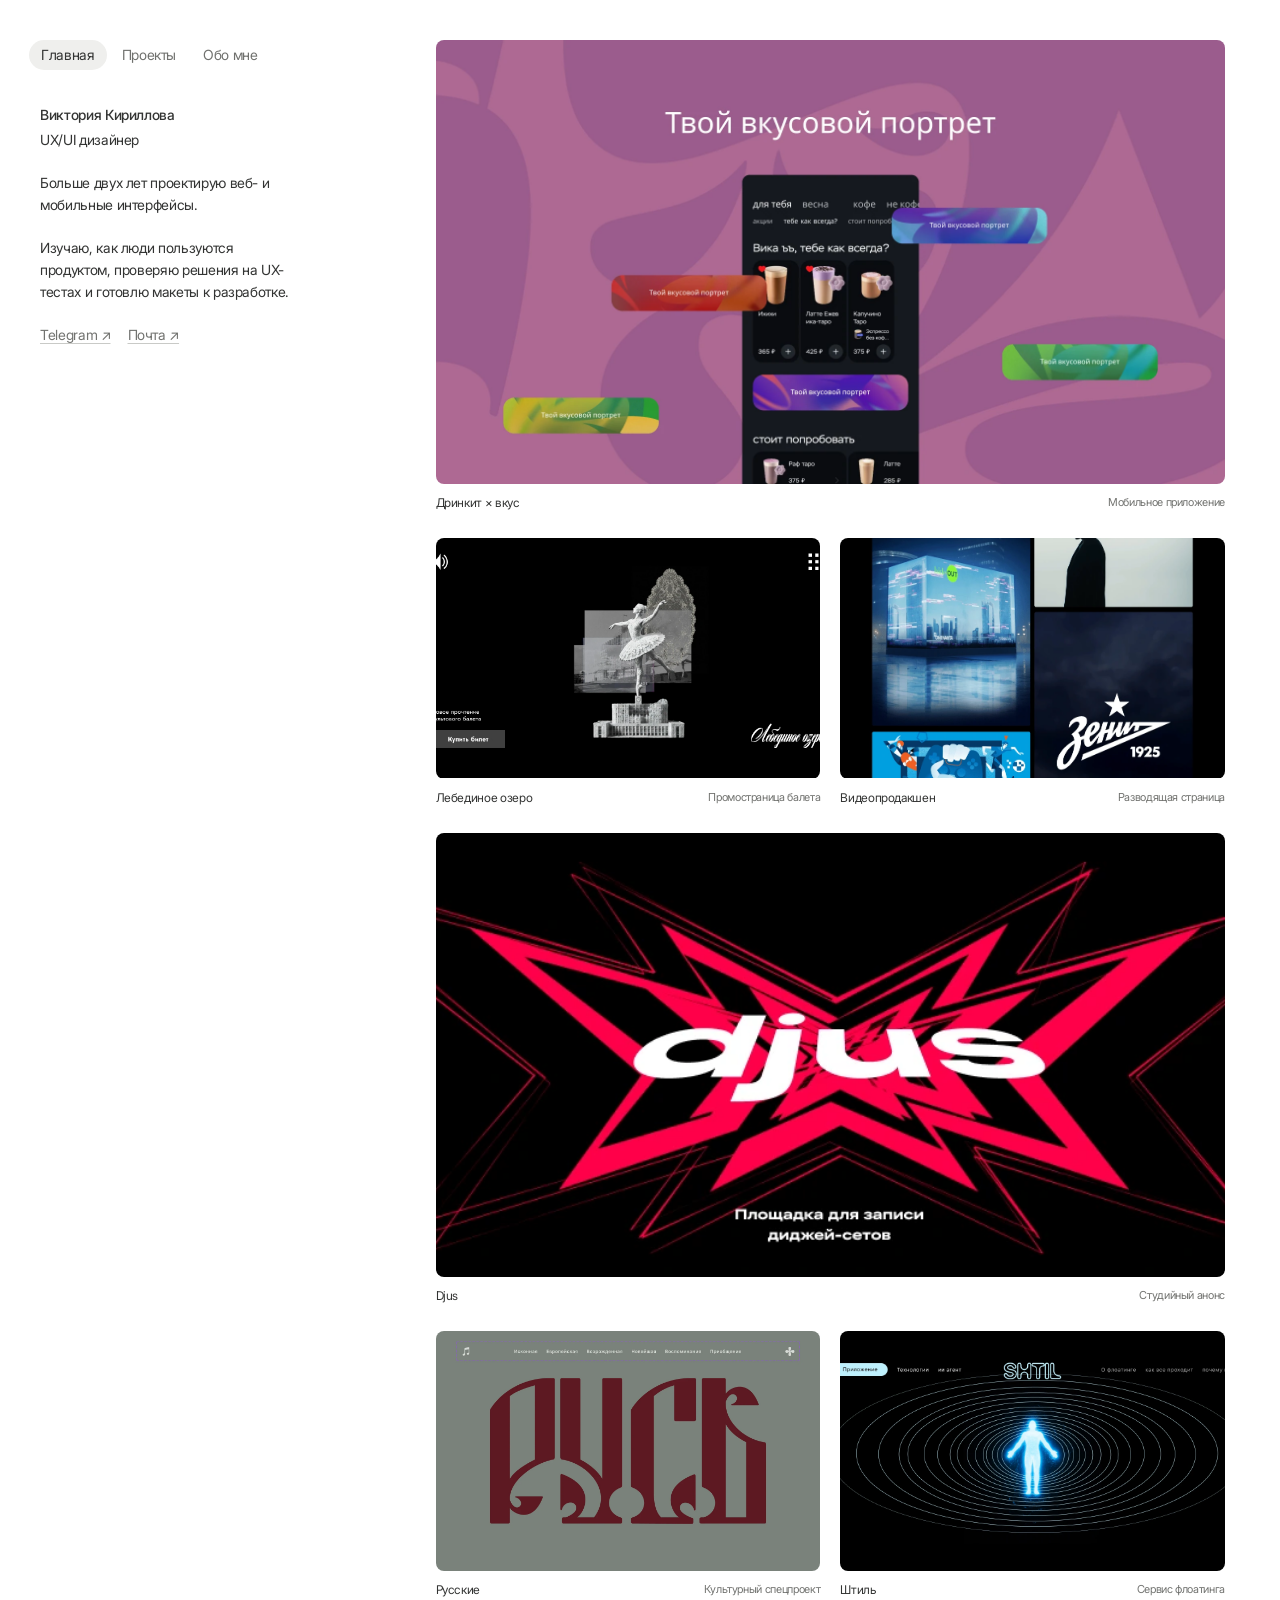
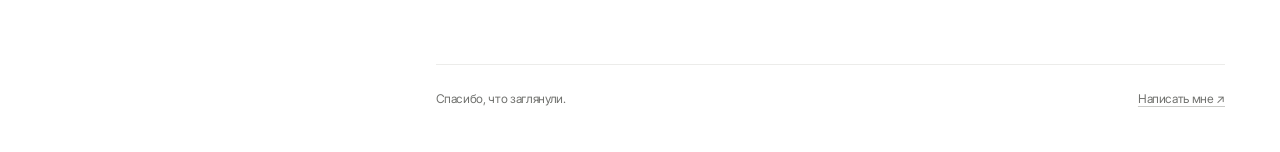
==== index.html @ 5493289d "Publish redesigned portfolio with on-demand project previews" ====
<!doctype html>
<html lang="ru">
<head>
  <meta charset="utf-8">
  <meta name="viewport" content="width=device-width,initial-scale=1">
  <title>Виктория Кириллова — UX/UI дизайнер</title>
  <link rel="icon" href="favicon.ico" type="image/x-icon">
  <link rel="stylesheet" href="styles.css">
</head>
<body>
  <div class="layout">
    <aside></aside>
    <main>
      <section data-view="index" aria-label="Избранные проекты">
        <div class="gallery"></div>
        <footer>Спасибо, что заглянули. <a href="mailto:Vika.kir.88@gmail.com">Написать мне ↗</a></footer>
      </section>
      <section data-view="work" hidden>
        <header><h2>Избранные проекты</h2><small>6 проектов</small></header>
        <div class="work-list"></div>
      </section>
      <section data-view="about" hidden>
        <small>Немного обо мне</small>
        <h2 class="name">Виктория Кириллова</h2>
        <p class="intro">Проектирую интерфейсы сайтов и приложений. Особенно интересны задачи в образовании и культуре.</p>
        <img class="portrait" loading="lazy" decoding="async" src="assets/viktoria-kirillova.webp" alt="Виктория Кириллова">
        <dl>
          <dt>Студия Артемия Лебедева</dt><dd>На стажировке по UX/UI-дизайну работала над мультимедийными лендингами и внутренними инструментами. Проводила UX-тестирование и готовила макеты к вёрстке.</dd>
          <dt>Институт изучения детства, семьи и воспитания</dt><dd>Создала более 50 видеоуроков для федерального образовательного проекта. Отвечала за визуальную концепцию, анимацию и финальный рендер.</dd>
          <dt>Саунд</dt><dd>Работала дизайнером с марта по июнь 2025 года.</dd>
          <dt>Образование</dt><dd>Учусь на бакалавриате по дизайну в Центральном университете.</dd>
          <dt>Достижения</dt><dd>Призёрка чемпионата «АртМастерс» по веб-дизайну в 2024 году.</dd>
          <dt>Инструменты</dt><dd>Работаю над макетами интерфейсов в Figma.</dd>
        </dl>
        <div class="links"><a href="assets/viktoria-kirillova-cv.pdf">Открыть резюме ↗</a><a href="https://t.me/Shplrr">Связаться ↗</a></div>
      </section>
    </main>
  </div>
  <script src="sidebar.js"></script>
  <script src="cases.js"></script>
  <script>
    function showSection() {
      const requested = location.hash.slice(1);
      const project = projects.find(item => requested === 'work/' + item.id);
      if (project) { location.replace(projectUrl(project)); return; }
      const current = ['index','work','about'].includes(requested) ? requested : 'index';
      for (const view of document.querySelectorAll('[data-view]')) view.hidden = view.dataset.view !== current;
      renderProjectList(current);
      for (const link of document.querySelectorAll('nav a')) {
        if (link.hash === '#' + current) link.setAttribute('aria-current','page');
        else link.removeAttribute('aria-current');
      }
      window.scrollTo(0,0);
    }
    window.addEventListener('hashchange', showSection);
    showSection();
  </script>
</body>
</html>
---- styles.css ----
@font-face { font-family: Inter; src: url("assets/Inter-Regular.woff2") format("woff2"); font-style: normal; font-weight: 400; font-display: swap; }
@font-face { font-family: Inter; src: url("assets/Inter-Medium.woff2") format("woff2"); font-style: normal; font-weight: 500 700; font-display: swap; }
* { box-sizing: border-box; }
html { scrollbar-gutter: stable; }
body { margin: 0; background: #fff; color: #333433; font: 400 14px/1.6 Inter, -apple-system, BlinkMacSystemFont, "Segoe UI", sans-serif; letter-spacing: -.025em; }
.layout { --space: 40px; display: grid; grid-template-columns: minmax(240px,30%) minmax(0,1fr); gap: var(--space); padding: var(--space); max-width: 1720px; margin-inline: auto; align-items: start; }
aside { position: sticky; top: var(--space); }
nav, .links { display: flex; align-items: center; }
nav { gap: 3px; margin-left: -11px; }
a { color: inherit; text-decoration-color: #c9cac7; text-underline-offset: 3px; }
a:hover { color: #191a19; text-decoration-color: currentColor; }
a:focus-visible { outline: 2px solid #555; outline-offset: 3px; }
nav a { display: grid; align-items: center; min-height: 30px; padding: 2px 12px; border-radius: 20px; color: #70716e; text-decoration: none; }
nav a:hover, nav a[aria-current] { color: #333433; background: #efefed; }
.bio { margin-top: 34px; max-width: 267px; }
h1,h2,p,dl,dd { margin: 0; }
h1,h2 { font-size: inherit; font-weight: 500; }
.role { margin-top: 3px; }
.bio p + p, .links { margin-top: 20px; }
.links { flex-wrap: wrap; gap: 16px; color: #6a6b68; }
.gallery { display: grid; grid-template-columns: repeat(2,minmax(0,1fr)); gap: 26px 20px; }
.gallery > a, .work-list a { display: block; text-decoration: none; }
[data-view="index"] .gallery > :is([data-project-id="drinkit"], [data-project-id="djus"]) { grid-column: 1/-1; }
.preview-frame, .work-list :is(img,video) { display: block; width: 100%; aspect-ratio: 16/10; overflow: hidden; border-radius: 8px; background: #f5f5f4; }
[data-view="index"] .gallery > :is([data-project-id="drinkit"], [data-project-id="djus"]) .preview-frame { aspect-ratio: 16/9; }
.preview-frame :is(img,video) { display: block; width: 100%; height: 100%; object-fit: cover; }
.preview-frame video, .work-list video { object-fit: cover; }
.work-list img { object-fit: cover; }
@media (hover:hover) and (prefers-reduced-motion:no-preference) {
  .preview-frame > * { transition: transform .5s cubic-bezier(.2,.65,.3,1); }
  .gallery a:hover .preview-frame > * { transform: scale(1.015); }
}
.gallery > a > span { display: flex; justify-content: space-between; gap: 10px; padding-top: 10px; font-size: 12px; line-height: 1.5; }
.gallery small { font-size: 11px; color: #727370; }
.gallery a:hover span, .work-list a:hover span { text-decoration: underline; }
.work-list a { display: grid; grid-template-columns: min(26%,154px) 1fr; align-items: center; gap: 20px; padding: 20px 0; border-bottom: 1px solid #ececea; }
.work-list small { display: block; }
article { max-width: 830px; }
.case-meta { color: #727370; font-size: 12px; margin-top: 32px; }
article section { margin-top: 32px; border-top: 1px solid #ececea; padding-top: 20px; }
article h3 { font-size: 18px; line-height: 1.35; font-weight: 500; margin: 0 0 10px; }
article section p { max-width: 62ch; }
.case-image, .case-image img, article > video { display: block; width: 100%; border-radius: 8px; }
.case-image, article > video { margin-top: 28px; }
article section > header { padding: 0 0 14px; border: 0; }
article section > header h3 { margin: 0; }
.case-figure { margin: 24px 0 0; }
body[data-project="shtil"] .project-detail figure { max-width: 360px; }
.case-figure > a { display: block; }
.case-figure img { display: block; width: 100%; height: auto; border-radius: 8px; }
.case-figure figcaption { display: flex; justify-content: space-between; align-items: baseline; gap: 16px; padding-top: 10px; font-size: 12px; color: #727370; }
.slide-controls { display: flex; align-items: center; gap: 6px; flex-shrink: 0; }
.slide-controls button { background: #efefed; color: inherit; border: 0; border-radius: 20px; min-width: 36px; min-height: 36px; cursor: pointer; font: inherit; }
footer { margin-top: 64px; padding-top: 20px; border-top: 1px solid #ececea; display: flex; justify-content: space-between; gap: 12px; }
header { display: flex; justify-content: space-between; align-items: baseline; padding: 3px 0 34px; border-bottom: 1px solid #ececea; }
small,.empty { color: #70716e; font-size: 12px; }
.empty { padding: 20px 0; }
[data-view="about"] { max-width: 830px; }
[data-view="about"] > small { display: block; }
.name { font-size: clamp(28px,3.5vw,46px); line-height: 1.15; letter-spacing: -.05em; margin: 26px 0 16px; }
.intro { max-width: 460px; font-size: 18px; color: #727370; line-height: 1.5; }
.portrait { display: block; width: min(100%, 560px); aspect-ratio: 1; object-fit: cover; object-position: center; border-radius: 8px; margin: 32px 0; }
dl { display: grid; grid-template-columns: 150px minmax(0,1fr); row-gap: 24px; margin-bottom: 32px; }
dt,dd { padding-bottom: 24px; border-bottom: 1px solid #ececea; }
dt { padding-right: 20px; color: #727370; overflow-wrap: anywhere; }
nav a { line-height: 1; }
.links { gap: 17px; color: #727370; }
footer { font-size: 12px; color: #727370; padding: 24px 0 4px; margin-top: 65px; }
@media(min-width:1500px) {
  .layout { --space: 48px; gap: 64px; grid-template-columns: minmax(280px,27%) minmax(0,1fr); }
  .bio { max-width: 275px; }
}
@media(max-width:1050px) {
  .gallery > a > span { gap: 6px; }
  .layout { --space: 30px; grid-template-columns: 235px minmax(0,1fr); }
}
@media(max-width:760px) {
  .layout { display: block; --space: 22px; }
  aside { position: static; margin-bottom: 38px; }
  .bio { margin-top: 27px; max-width: 360px; }
  .bio p + p { margin-top: 15px; }
  nav a { min-height: 36px; padding-inline: 13px; }
  .gallery { gap: 22px 14px; }
  .preview-frame { border-radius: 7px; }
  .gallery > a > span { font-size: 11px; }
  .gallery small { font-size: 10px; }
  .layout:has(article:not([hidden])) .bio { display: none; }
  dl { grid-template-columns: 109px minmax(0,1fr); }
  dt { padding-right: 14px; }
  .intro { font-size: 17px; }
  footer { margin-top: 38px; }
  header { padding-bottom: 22px; }
}
@media(max-width:380px) {
  .gallery > a > span { flex-direction: row; font-size: 12px; }
  .gallery small { font-size: 11px; }
  .layout { --space: 18px; }
  .gallery { grid-template-columns: 1fr; }
}
@media(max-width:630px) {
  .gallery { grid-template-columns: minmax(0,1fr); }
}
@media(min-width:761px) and (max-width:880px) {
  .gallery { grid-template-columns: minmax(0,1fr); }
}
.gallery > a > span { white-space: nowrap; }
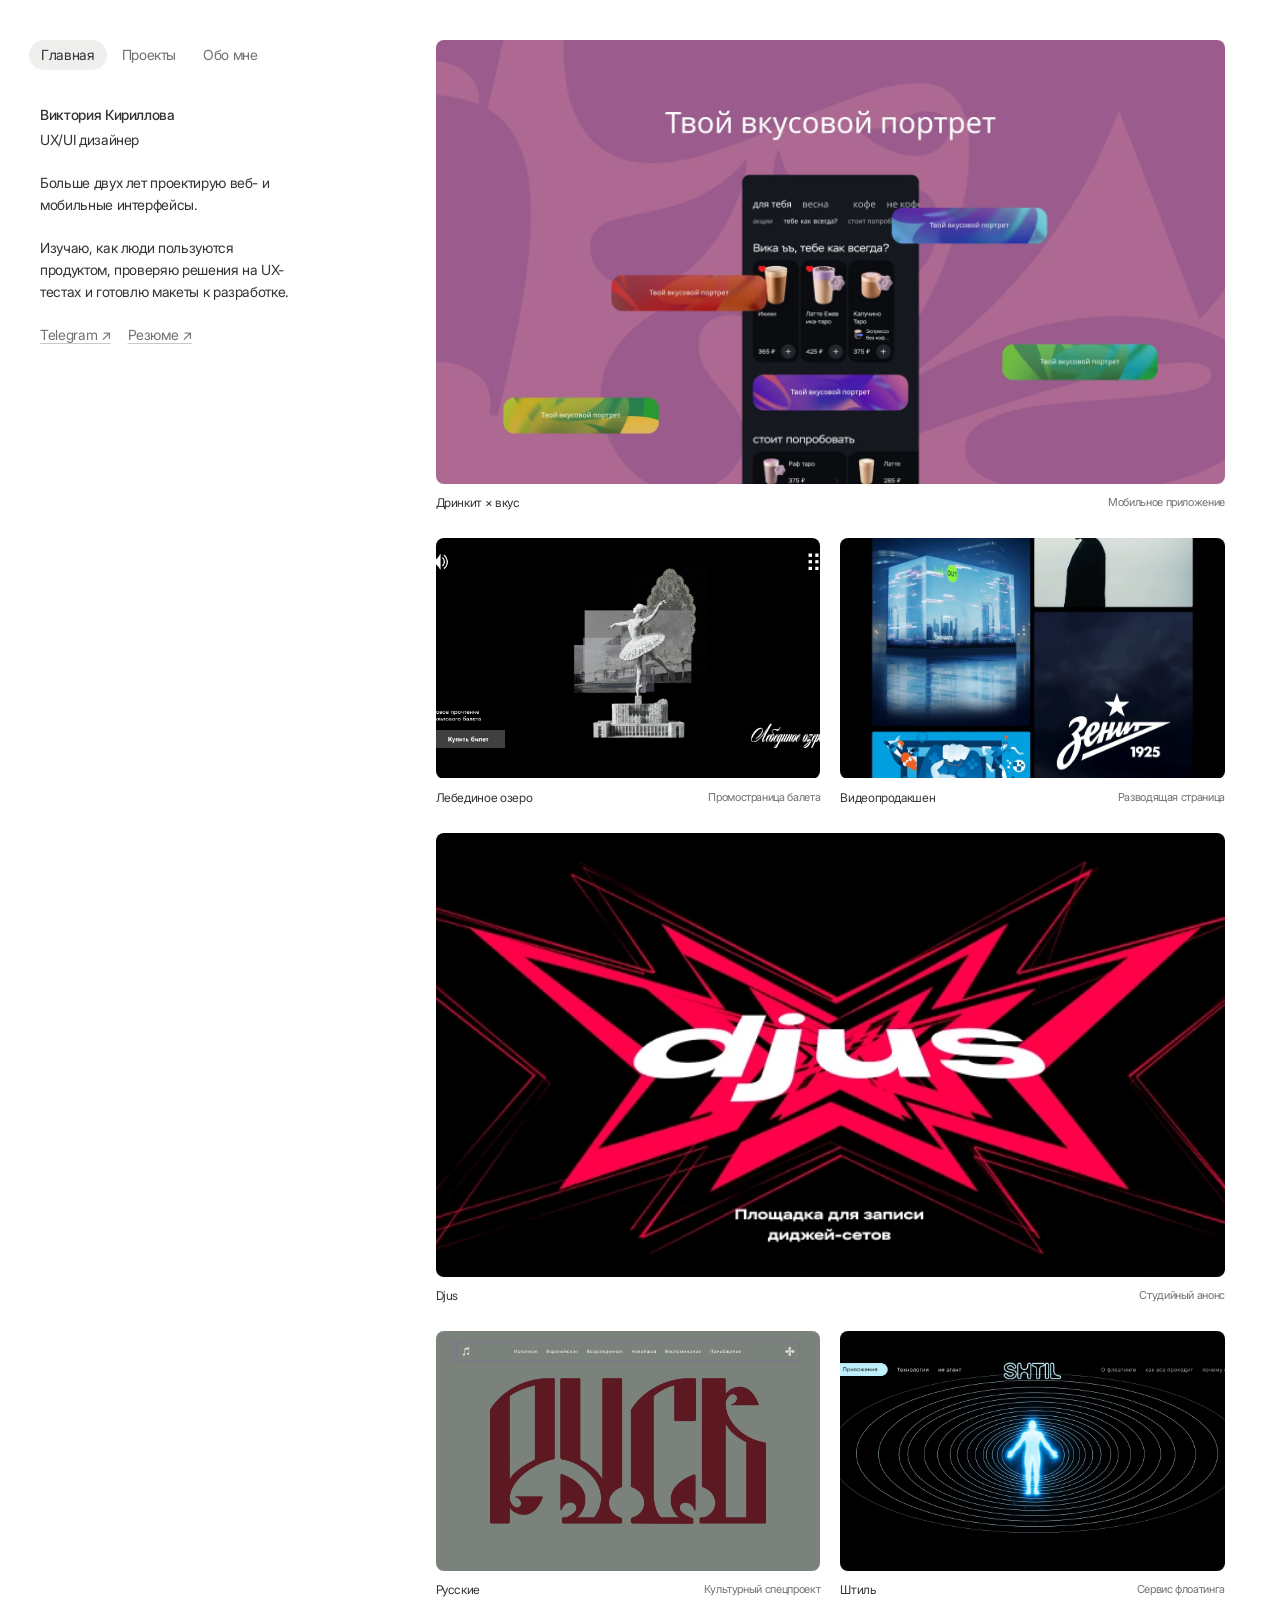
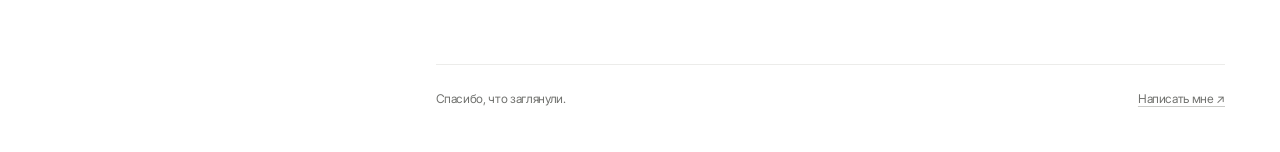
==== commit e2216f4c: "Refresh Drinkit case with original Figma artwork and screen galleries" ====
--- a/index.html
+++ b/index.html
@@ -30,7 +30,7 @@
           <dt>Саунд</dt><dd>Работала дизайнером с марта по июнь 2025 года.</dd>
           <dt>Образование</dt><dd>Учусь на бакалавриате по дизайну в Центральном университете.</dd>
           <dt>Достижения</dt><dd>Призёрка чемпионата «АртМастерс» по веб-дизайну в 2024 году.</dd>
-          <dt>Инструменты</dt><dd>Работаю над макетами интерфейсов в Figma.</dd>
+
         </dl>
         <div class="links"><a href="assets/viktoria-kirillova-cv.pdf">Открыть резюме ↗</a><a href="https://t.me/Shplrr">Связаться ↗</a></div>
       </section>
--- a/styles.css
+++ b/styles.css
@@ -104,3 +104,6 @@
   .gallery { grid-template-columns: minmax(0,1fr); }
 }
 .gallery > a > span { white-space: nowrap; }
+
+.phone-slides .case-figure > a { display: grid; place-items: center; background: #f5f5f4; border-radius: 8px; padding: 20px; }
+.phone-slides .case-figure img { width: 100%; height: min(740px, 75svh); object-fit: contain; }
